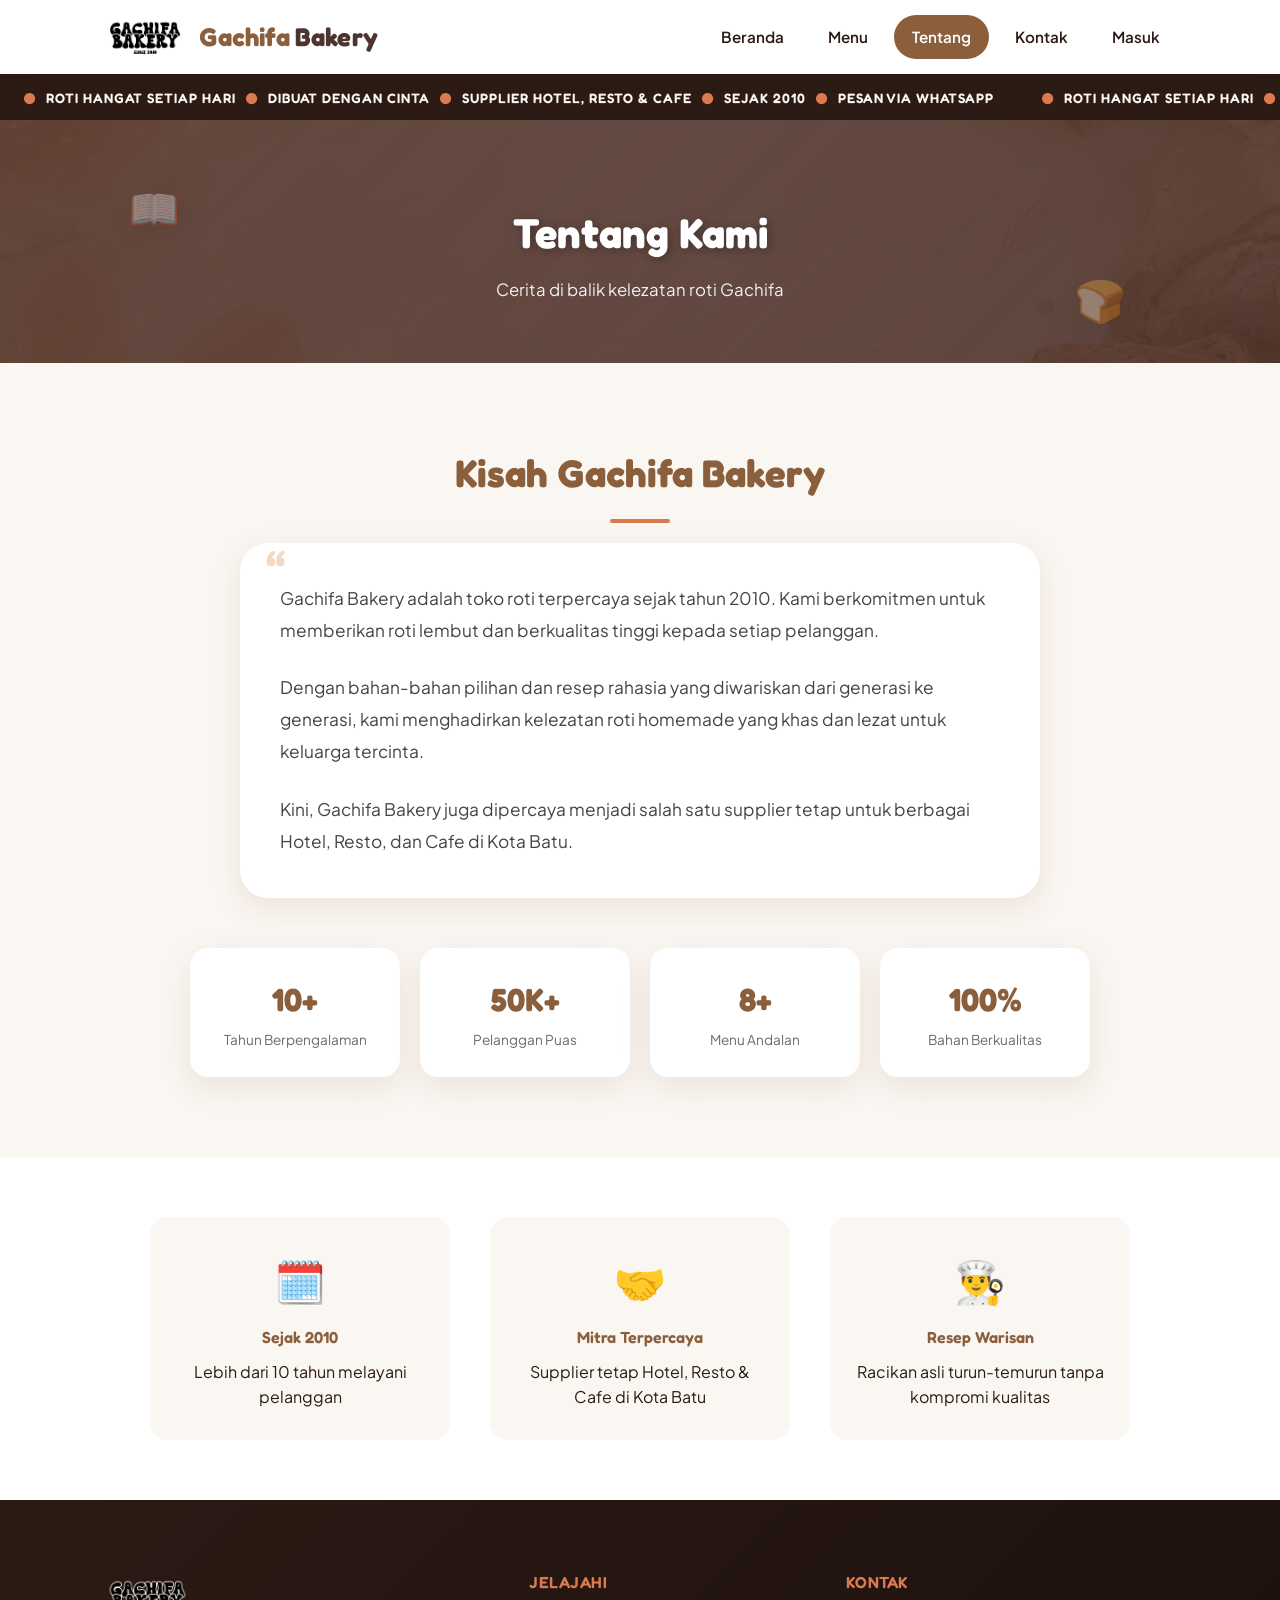
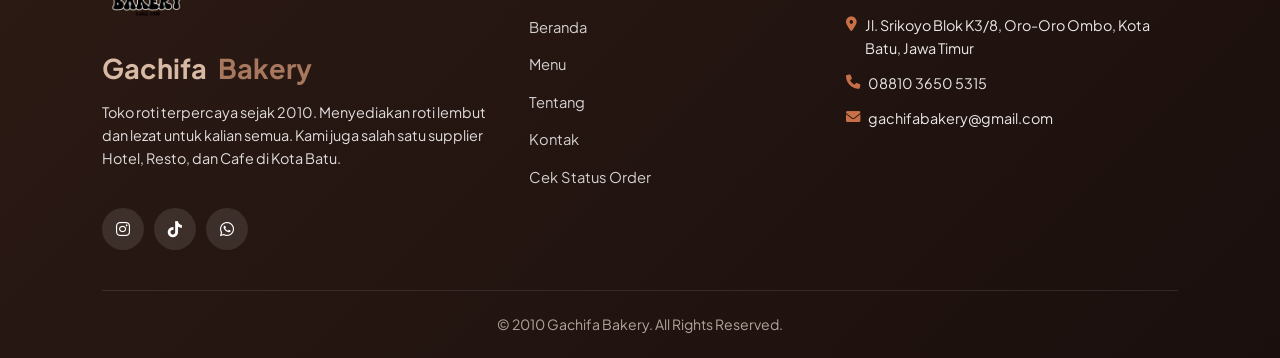
==== about.html @ fec1f7c6 "initial commit" ====
<!DOCTYPE html>
<html lang="id">
<head>
    <meta charset="UTF-8">
    <meta name="viewport" content="width=device-width, initial-scale=1.0">
    <title>Gachifa Bakery | Tentang Kami</title>
    <link rel="icon" type="image/png" href="images/logo.png">
    <link rel="stylesheet" href="style.css?v=3">
    <link rel="stylesheet" href="https://cdnjs.cloudflare.com/ajax/libs/font-awesome/6.0.0/css/all.min.css">
</head>
<body>

<nav>
    <div class="logo-container">
        <img src="images/logo.png" alt="Logo Gachifa" class="logo-img">
        <div class="brand-name">
            <span class="brand-orange">Gachifa</span>
            <span class="brand-coklat">Bakery</span>
        </div>
    </div>
    <button class="nav-hamburger" onclick="toggleMobileMenu()" aria-label="Buka menu">
        <i class="fas fa-bars"></i>
    </button>
    <div class="nav-overlay" id="navOverlay" onclick="closeMobileMenu()"></div>
    <ul class="nav-links" id="navLinks">
        <li class="nav-close-item">
            <span class="nav-panel-title">Menu</span>
            <button class="nav-close-btn" onclick="toggleMobileMenu()" aria-label="Tutup menu">&times;</button>
        </li>
        <li><a href="index.html" data-page="index"><i class="fas fa-house nav-icon"></i>Beranda</a></li>
        <li><a href="menu.html" data-page="menu"><i class="fas fa-bread-slice nav-icon"></i>Menu <span id="nav-cart-count" class="nav-cart-badge" style="display:none;">0</span></a></li>
        <li><a href="about.html" data-page="about"><i class="fas fa-circle-info nav-icon"></i>Tentang</a></li>
        <li><a href="contact.html" data-page="contact"><i class="fas fa-phone nav-icon"></i>Kontak</a></li>
        <li id="nav-account-item"><a href="account.html" data-page="account"><i class="fas fa-user nav-icon"></i><span id="nav-account-label">Masuk</span></a></li>
    </ul>
</nav>

<div class="marquee">
    <div class="marquee-track">
        <span><i class="fas fa-circle"></i>ROTI HANGAT SETIAP HARI<i class="fas fa-circle"></i>DIBUAT DENGAN CINTA<i class="fas fa-circle"></i>SUPPLIER HOTEL, RESTO & CAFE<i class="fas fa-circle"></i>SEJAK 2010<i class="fas fa-circle"></i>PESAN VIA WHATSAPP</span>
        <span aria-hidden="true"><i class="fas fa-circle"></i>ROTI HANGAT SETIAP HARI<i class="fas fa-circle"></i>DIBUAT DENGAN CINTA<i class="fas fa-circle"></i>SUPPLIER HOTEL, RESTO & CAFE<i class="fas fa-circle"></i>SEJAK 2010<i class="fas fa-circle"></i>PESAN VIA WHATSAPP</span>
    </div>
</div>

    <div class="page-banner">
        <div class="floaty-shapes" aria-hidden="true">
            <span class="floaty" style="top:22%; left:10%;">📖</span>
            <span class="floaty floaty-slow floaty-reverse" style="top:60%; right:12%;">🍞</span>
        </div>
        <h1>Tentang Kami</h1>
        <p>Cerita di balik kelezatan roti Gachifa</p>
    </div>

    <section id="about" class="about-section">
        <h2 class="section-title reveal">Kisah Gachifa Bakery</h2>
        <div class="about-content reveal">
            <p>Gachifa Bakery adalah toko roti terpercaya sejak tahun 2010. Kami berkomitmen untuk memberikan roti lembut dan berkualitas tinggi kepada setiap pelanggan.</p>
            <br>
            <p>Dengan bahan-bahan pilihan dan resep rahasia yang diwariskan dari generasi ke generasi, kami menghadirkan kelezatan roti homemade yang khas dan lezat untuk keluarga tercinta.</p>
            <br>
            <p>Kini, Gachifa Bakery juga dipercaya menjadi salah satu supplier tetap untuk berbagai Hotel, Resto, dan Cafe di Kota Batu.</p>
        </div>

        <div class="about-stats reveal-stagger reveal">
            <div class="about-stat-card reveal-child">
                <span class="num">10+</span>
                <span class="label">Tahun Berpengalaman</span>
            </div>
            <div class="about-stat-card reveal-child">
                <span class="num">50K+</span>
                <span class="label">Pelanggan Puas</span>
            </div>
            <div class="about-stat-card reveal-child">
                <span class="num">8+</span>
                <span class="label">Menu Andalan</span>
            </div>
            <div class="about-stat-card reveal-child">
                <span class="num">100%</span>
                <span class="label">Bahan Berkualitas</span>
            </div>
        </div>
    </section>

    <section class="features reveal-stagger reveal">
        <div class="feature-item reveal-child">
            <span>🗓️</span>
            <h4>Sejak 2010</h4>
            <p>Lebih dari 10 tahun melayani pelanggan</p>
        </div>
        <div class="feature-item reveal-child">
            <span>🤝</span>
            <h4>Mitra Terpercaya</h4>
            <p>Supplier tetap Hotel, Resto & Cafe di Kota Batu</p>
        </div>
        <div class="feature-item reveal-child">
            <span>👨‍🍳</span>
            <h4>Resep Warisan</h4>
            <p>Racikan asli turun-temurun tanpa kompromi kualitas</p>
        </div>
    </section>

<footer id="contact">
    <div class="footer-container">
        <div class="footer-col-brand">
            <div class="footer-logo">
                <img src="images/logo.png" alt="Logo">
            </div>
            <h3><span class="brand-orange">Gachifa</span> <span class="brand-coklat">Bakery</span></h3>
            <p class="footer-desc">Toko roti terpercaya sejak 2010. Menyediakan roti lembut dan lezat untuk kalian semua. Kami juga salah satu supplier Hotel, Resto, dan Cafe di Kota Batu.</p>
            <div class="social-links">
                <a href="https://www.instagram.com/gachifabakery.id/" target="_blank" aria-label="Instagram">
                    <i class="fab fa-instagram"></i>
                </a>
                <a href="https://www.tiktok.com/@gachifabakery?_r=1&_t=ZS-96W4dqvTECC" target="_blank" aria-label="TikTok">
                    <i class="fab fa-tiktok"></i>
                </a>
                <a href="https://wa.me/62881036505315?text=Hallo%20Gachifa%20Bakery!%20Saya%20ingin%20bertanya%20perihal%20roti%20nya%20dong" target="_blank" aria-label="WhatsApp">
                    <i class="fab fa-whatsapp"></i>
                </a>
            </div>
        </div>

        <div class="footer-col">
            <h4 class="footer-heading">Jelajahi</h4>
            <ul class="footer-links">
                <li><a href="index.html">Beranda</a></li>
                <li><a href="menu.html">Menu</a></li>
                <li><a href="about.html">Tentang</a></li>
                <li><a href="contact.html">Kontak</a></li>
                <li><a href="track-order.html">Cek Status Order</a></li>
            </ul>
        </div>

        <div class="footer-col">
            <h4 class="footer-heading">Kontak</h4>
            <div class="contact-info">
                <p><i class="fas fa-map-marker-alt"></i> Jl. Srikoyo Blok K3/8, Oro-Oro Ombo, Kota Batu, Jawa Timur</p>
                <p><i class="fas fa-phone"></i> 08810 3650 5315</p>
                <p><i class="fas fa-envelope"></i> gachifabakery@gmail.com</p>
            </div>
        </div>
    </div>
    <div class="footer-bottom">
        <p>&copy; 2010 Gachifa Bakery. All Rights Reserved.</p>
    </div>
</footer>

    <script src="script.js?v=2"></script>
</body>
</html>
---- style.css ----
@import url('https://fonts.googleapis.com/css2?family=Fredoka:wght@500;600;700&family=Plus+Jakarta+Sans:wght@400;500;600;700;800&display=swap');

* {
    margin: 0;
    padding: 0;
    box-sizing: border-box;
    font-family: 'Plus Jakarta Sans', sans-serif;
}

:root {
    --primary: #8B5E3C;
    --secondary: #6B4226;
    --accent: #4E342E;
    --cream: #FAF6F2;
    --cream-2: #F3EAE0;
    --white: #ffffff;
    --dark: #2C1A14;
    --kuning: #D97B4F;
    --kuningMuda: #F3D9C4;
    --shadow-soft: 0 10px 30px rgba(139, 94, 60, 0.12);
    --shadow-lift: 0 20px 40px rgba(139, 94, 60, 0.22);
    --radius-lg: 28px;
    --radius-md: 18px;
}

html {
    scroll-behavior: smooth;
}

body {
    background-color: var(--cream);
    color: var(--dark);
    line-height: 1.6;
    overflow-x: hidden;
}

h1, h2, h3, h4, .brand-name span, .btn, .logo-container, footer h3 {
    font-family: 'Fredoka', sans-serif;
}

/* ===== REVEAL ON SCROLL ===== */
.reveal {
    opacity: 0;
    transform: translateY(28px);
    transition: opacity 0.7s cubic-bezier(0.22, 1, 0.36, 1), transform 0.7s cubic-bezier(0.22, 1, 0.36, 1);
}

.reveal.revealed {
    opacity: 1;
    transform: translateY(0);
}

.reveal-stagger.revealed .reveal-child {
    opacity: 1;
    transform: translateY(0);
}

.reveal-child {
    opacity: 0;
    transform: translateY(24px);
    transition: opacity 0.6s ease, transform 0.6s ease;
}

.reveal-stagger.revealed .reveal-child:nth-child(1) { transition-delay: 0.05s; }
.reveal-stagger.revealed .reveal-child:nth-child(2) { transition-delay: 0.15s; }
.reveal-stagger.revealed .reveal-child:nth-child(3) { transition-delay: 0.25s; }
.reveal-stagger.revealed .reveal-child:nth-child(4) { transition-delay: 0.35s; }

@media (prefers-reduced-motion: reduce) {
    .reveal, .reveal-child {
        opacity: 1 !important;
        transform: none !important;
        transition: none !important;
    }
    .floaty { animation: none !important; }
    .marquee-track { animation: none !important; }
}

/* ===== NAV ===== */
nav {
    display: flex;
    justify-content: space-between;
    align-items: center;
    padding: 0.7rem 8%;
    background-color: var(--white);
    box-shadow: 0 2px 20px rgba(44, 26, 20, 0.07);
    position: sticky;
    top: 0;
    z-index: 1000;
}

.logo-container {
    display: flex;
    align-items: center;
    gap: 12px;
}

.logo-img {
    height: 52px;
    width: auto;
}

.brand-name {
    display: flex;
    align-items: center;
}

.brand-name span {
    font-weight: 700;
    font-size: 1.6rem;
    letter-spacing: 0.2px;
}

.brand-orange {
    color: var(--primary);
    margin-right: 5px;
}

.brand-coklat {
    color: var(--accent);
}

.nav-links {
    list-style: none;
    display: flex;
    align-items: center;
    gap: 8px;
}

.nav-links a {
    text-decoration: none;
    color: var(--dark);
    font-weight: 600;
    font-size: 0.95rem;
    transition: 0.3s;
    position: relative;
    padding: 10px 18px;
    display: inline-block;
    border-radius: 50px;
}

.nav-links a:hover {
    color: var(--primary);
    background: var(--cream-2);
}

.nav-links a.active {
    color: var(--white);
    background: var(--primary);
}

.nav-links a.active .nav-cart-badge {
    display: none !important;
}

/* ===== MARQUEE ===== */
.marquee {
    background: var(--dark);
    overflow: hidden;
    white-space: nowrap;
    position: relative;
    padding: 10px 0;
}

.marquee-track {
    display: inline-flex;
    animation: marquee-scroll 22s linear infinite;
}

.marquee-track span {
    color: var(--cream);
    font-family: 'Fredoka', sans-serif;
    font-weight: 600;
    font-size: 0.85rem;
    letter-spacing: 1px;
    text-transform: uppercase;
    padding: 0 24px;
    display: inline-flex;
    align-items: center;
    gap: 10px;
    white-space: nowrap;
}

.marquee-track span i {
    color: var(--kuning);
    font-size: 0.7rem;
}

@keyframes marquee-scroll {
    0% { transform: translateX(0); }
    100% { transform: translateX(-50%); }
}

/* ===== HEADER / HERO ===== */
header {
    position: relative;
    background: linear-gradient(135deg, rgba(93, 64, 55, 0.92), rgba(78, 52, 46, 0.88)),
                url('images/background.png');
    background-size: cover;
    background-position: center;
    min-height: 88vh;
    display: flex;
    align-items: center;
    justify-content: center;
    text-align: center;
    color: var(--white);
    overflow: hidden;
    padding: 40px 8%;
}

.floaty-shapes {
    position: absolute;
    inset: 0;
    pointer-events: none;
    z-index: 1;
}

.floaty-shapes span {
    position: absolute;
    font-size: 2.6rem;
    opacity: 0.35;
    filter: drop-shadow(0 6px 14px rgba(0,0,0,0.2));
}

.floaty {
    animation: floaty-move 6s ease-in-out infinite;
}

.floaty-slow {
    animation-duration: 9s;
}

.floaty-reverse {
    animation-direction: alternate-reverse;
}

@keyframes floaty-move {
    0%   { transform: translateY(0) rotate(0deg); }
    50%  { transform: translateY(-22px) rotate(8deg); }
    100% { transform: translateY(0) rotate(0deg); }
}

.hero-content {
    position: relative;
    z-index: 2;
}

.hero-content h1 {
    font-weight: 700;
    font-size: 3.6rem;
    line-height: 1.15;
    margin-bottom: 18px;
    text-shadow: 2px 2px 14px rgba(0,0,0,0.28);
}

.hero-content p {
    font-size: 1.25rem;
    margin-bottom: 32px;
    opacity: 0.92;
}

.hero-buttons {
    display: flex;
    gap: 15px;
    justify-content: center;
    margin-bottom: 44px;
}

.btn {
    display: inline-block;
    background-color: var(--primary);
    color: var(--white);
    padding: 15px 40px;
    text-decoration: none;
    border-radius: 50px;
    font-weight: 600;
    font-size: 1.05rem;
    transition: 0.3s;
    box-shadow: 0 8px 22px rgba(121, 85, 72, 0.4);
    cursor: pointer;
    border: none;
}

.btn:hover {
    background-color: var(--accent);
    transform: translateY(-4px);
}

.btn:active {
    transform: scale(0.95);
    background-color: var(--secondary);
}

.btn-outline {
    background-color: transparent;
    border: 2px solid var(--white);
    color: var(--white);
    padding: 13px 38px;
}

.btn-outline:hover {
    background-color: var(--white);
    color: var(--primary);
}

.hero-stats {
    display: flex;
    gap: 16px;
    justify-content: center;
    margin-top: 40px;
    flex-wrap: wrap;
}

.stat-item {
    text-align: center;
    background: rgba(255,255,255,0.12);
    backdrop-filter: blur(6px);
    border: 1px solid rgba(255,255,255,0.25);
    border-radius: var(--radius-md);
    padding: 16px 28px;
}

.stat-number {
    display: block;
    font-family: 'Fredoka', sans-serif;
    font-size: 2.2rem;
    font-weight: 700;
    color: var(--kuning);
}

.stat-label {
    font-size: 0.85rem;
    opacity: 0.9;
}

/* ===== PAGE BANNER (inner pages) ===== */
.page-banner {
    position: relative;
    background: linear-gradient(135deg, rgba(93, 64, 55, 0.95), rgba(78, 52, 46, 0.9)),
                url('images/background.png');
    background-size: cover;
    background-position: center;
    color: var(--white);
    text-align: center;
    padding: 80px 8% 60px;
    overflow: hidden;
}

.page-banner h1 {
    font-weight: 700;
    font-size: 2.6rem;
    margin-bottom: 10px;
    text-shadow: 2px 2px 10px rgba(0,0,0,0.3);
    position: relative;
    z-index: 2;
}

.page-banner p {
    font-size: 1.05rem;
    opacity: 0.92;
    position: relative;
    z-index: 2;
}

/* ===== FEATURES ===== */
.features {
    background-color: var(--white);
    padding: 60px 8%;
    display: flex;
    justify-content: center;
    gap: 40px;
    flex-wrap: wrap;
    text-align: center;
}

.feature-item {
    flex: 1;
    min-width: 220px;
    max-width: 300px;
    background: var(--cream);
    border-radius: var(--radius-md);
    padding: 30px 22px;
    transition: 0.35s;
}

.feature-item:hover {
    transform: translateY(-8px);
    box-shadow: var(--shadow-soft);
}

.feature-item span {
    font-size: 2.6rem;
    display: block;
    margin-bottom: 12px;
}

.feature-item h4 {
    color: var(--primary);
    margin-bottom: 8px;
    font-weight: 600;
}

/* ===== MENU SECTION ===== */
.menu-section {
    padding: 80px 8%;
    text-align: center;
    background-color: var(--cream);
}

.section-title {
    font-weight: 700;
    font-size: 2.4rem;
    margin-bottom: 15px;
    color: var(--primary);
    position: relative;
    display: inline-block;
}

.section-title::after {
    content: '';
    display: block;
    width: 60px;
    height: 4px;
    background: var(--kuning);
    border-radius: 2px;
    margin: 14px auto 0;
}

.section-desc {
    color: #6b6b6b;
    margin-bottom: 40px;
}

.product-grid {
    display: grid;
    grid-template-columns: repeat(auto-fit, minmax(280px, 1fr));
    gap: 36px;
    max-width: 1200px;
    margin: 0 auto;
}

.nav-hamburger {
    display: none !important;
}

.nav-icon {
    display: none !important;
}

.nav-overlay {
    display: none !important;
}

.nav-close-item {
    display: none !important;
}

.menu-header-row {
    position: relative;
    max-width: 1200px;
    margin: 0 auto;
    text-align: center;
}

.menu-header-row .section-title {
    margin-bottom: 15px;
}

.riwayat-trigger {
    position: absolute;
    right: 0;
    top: 0;
    background: var(--white);
    border: 1.5px solid var(--primary);
    color: var(--primary);
    padding: 10px 22px;
    border-radius: 50px;
    font-weight: 600;
    font-size: 0.9rem;
    cursor: pointer;
    transition: 0.3s;
    display: inline-flex;
    align-items: center;
    gap: 8px;
}

.riwayat-trigger:hover {
    background: var(--primary);
    color: var(--white);
}

.riwayat-badge {
    position: absolute;
    top: -6px;
    right: -6px;
    background: var(--kuning);
    color: var(--white);
    font-size: 0.7rem;
    font-weight: 700;
    min-width: 20px;
    height: 20px;
    border-radius: 50%;
    display: flex;
    align-items: center;
    justify-content: center;
    padding: 0 4px;
    line-height: 1;
    box-shadow: 0 2px 6px rgba(0,0,0,0.15);
}

.checkout-modal-overlay {
    display: none;
    position: fixed;
    inset: 0;
    background: rgba(44, 26, 20, 0.6);
    z-index: 2000;
    align-items: center;
    justify-content: center;
    padding: 20px;
}

.checkout-modal-overlay.checkout-modal-show {
    display: flex;
}

.checkout-modal-box {
    background: var(--white);
    border-radius: var(--radius-lg);
    padding: 30px;
    max-width: 420px;
    width: 100%;
    max-height: 85vh;
    overflow-y: auto;
    text-align: left;
    box-shadow: 0 20px 50px rgba(0,0,0,0.3);
}

.riwayat-modal-overlay {
    display: none;
    position: fixed;
    inset: 0;
    background: rgba(44, 26, 20, 0.6);
    z-index: 2000;
    align-items: center;
    justify-content: center;
    padding: 20px;
}

.riwayat-modal-overlay.riwayat-modal-show {
    display: flex;
}

.riwayat-modal-box {
    background: var(--white);
    border-radius: var(--radius-lg);
    padding: 30px;
    max-width: 420px;
    width: 100%;
    max-height: 80vh;
    overflow-y: auto;
    text-align: left;
    box-shadow: 0 20px 50px rgba(0,0,0,0.3);
}

.riwayat-modal-header {
    display: flex;
    justify-content: space-between;
    align-items: center;
    margin-bottom: 18px;
}

.riwayat-modal-header h3 {
    color: var(--primary);
    font-size: 1.15rem;
    font-weight: 600;
    display: flex;
    align-items: center;
    gap: 8px;
}

.riwayat-modal-close {
    background: none;
    border: none;
    font-size: 1.6rem;
    line-height: 1;
    color: #888;
    cursor: pointer;
    padding: 0 4px;
}

.riwayat-modal-close:hover {
    color: var(--primary);
}

.riwayat-empty {
    color: #888;
    font-size: 0.9rem;
    text-align: center;
    padding: 20px 0;
}

.riwayat-item {
    background: var(--cream);
    border-radius: 12px;
    padding: 12px 14px;
    margin-bottom: 12px;
}

.riwayat-tanggal {
    font-size: 0.75rem;
    color: #888;
    margin-bottom: 4px;
}

.riwayat-produk {
    font-size: 0.85rem;
    color: var(--dark);
    margin-bottom: 6px;
    line-height: 1.4;
}

.riwayat-total {
    font-size: 0.9rem;
    font-weight: 700;
    color: var(--primary);
    text-align: right;
}

.btn-riwayat-clear {
    width: 100%;
    margin-top: 10px;
    background: transparent;
    border: 1.5px solid var(--secondary);
    color: var(--secondary);
    padding: 10px;
    border-radius: 50px;
    font-weight: 600;
    font-size: 0.85rem;
    cursor: pointer;
    transition: 0.3s;
}

.btn-riwayat-clear:hover {
    background: var(--secondary);
    color: var(--white);
}

/* ===== CARDS ===== */
.card {
    background: var(--white);
    border-radius: var(--radius-lg);
    overflow: hidden;
    box-shadow: var(--shadow-soft);
    transition: 0.4s cubic-bezier(0.22, 1, 0.36, 1);
    position: relative;
    display: flex;
    flex-direction: column;
    height: 100%;
}

.card:hover {
    transform: translateY(-12px) rotate(-0.5deg);
    box-shadow: var(--shadow-lift);
}

.card img {
    width: 100%;
    height: 220px;
    object-fit: cover;
}

.card-body {
    padding: 25px;
    display: flex;
    flex-direction: column;
    flex: 1;
}

.card-body h3 {
    font-weight: 600;
    font-size: 1.3rem;
    color: var(--dark);
    margin-bottom: 10px;
}

.card-body p {
    color: #6b6b6b;
    font-size: 0.95rem;
    line-height: 1.45;
    min-height: 2.75em;
    margin-bottom: 10px;
}

.min-order {
    color: var(--accent);
    font-size: 0.85rem;
    font-weight: 700;
    margin: 0 0 12px;
    background-color: var(--kuningMuda);
    padding: 7px 16px;
    border-radius: 50px;
    display: inline-flex;
    align-items: center;
    justify-content: center;
    gap: 6px;
    align-self: center;
    text-align: center;
    line-height: 1.3;
}

.price {
    font-family: 'Fredoka', sans-serif;
    font-size: 1.5rem;
    font-weight: 700;
    color: var(--primary);
    margin-bottom: 20px;
}

.btn-buy {
    background: linear-gradient(135deg, var(--primary), var(--secondary));
    color: var(--white);
    border: none;
    padding: 12px 30px;
    border-radius: 50px;
    font-weight: 600;
    cursor: pointer;
    width: 100%;
    transition: 0.3s;
    font-size: 1rem;
    margin-top: auto;
}

.btn-buy:hover {
    background: linear-gradient(135deg, var(--secondary), var(--primary));
    box-shadow: 0 5px 15px rgba(121, 85, 72, 0.4);
    transform: translateY(-2px);
}

.btn-buy:active {
    transform: scale(0.95);
}

.badge {
    position: absolute;
    top: 15px;
    right: 15px;
    background-color: var(--kuning);
    color: var(--white);
    padding: 6px 16px;
    border-radius: 20px;
    font-size: 0.75rem;
    font-weight: 700;
    letter-spacing: 0.3px;
    z-index: 10;
    box-shadow: 0 4px 10px rgba(217, 123, 79, 0.4);
}

.badge-new {
    background-color: var(--secondary);
}

/* ===== ABOUT ===== */
.about-section {
    padding: 80px 8%;
    text-align: center;
    background-color: var(--cream);
}

.about-section .section-title {
    font-size: 2.4rem;
    margin-bottom: 20px;
    color: var(--primary);
}

.about-content {
    max-width: 800px;
    margin: 0 auto;
    background-color: var(--white);
    padding: 40px;
    border-radius: var(--radius-lg);
    box-shadow: var(--shadow-soft);
    text-align: left;
    position: relative;
}

.about-content::before {
    content: '\201C';
    font-family: 'Fredoka', sans-serif;
    position: absolute;
    top: -6px;
    left: 24px;
    font-size: 5rem;
    color: var(--kuningMuda);
    line-height: 1;
}

.about-content p {
    color: #444;
    font-size: 1.08rem;
    line-height: 1.85;
}

.about-stats {
    max-width: 900px;
    margin: 50px auto 0;
    display: grid;
    grid-template-columns: repeat(auto-fit, minmax(160px, 1fr));
    gap: 20px;
}

.about-stat-card {
    background: var(--white);
    border-radius: var(--radius-md);
    padding: 26px 16px;
    box-shadow: var(--shadow-soft);
    transition: 0.35s;
}

.about-stat-card:hover {
    transform: translateY(-8px);
}

.about-stat-card .num {
    font-family: 'Fredoka', sans-serif;
    font-weight: 700;
    font-size: 2rem;
    color: var(--primary);
    display: block;
}

.about-stat-card .label {
    color: #6b6b6b;
    font-size: 0.85rem;
    margin-top: 4px;
    display: block;
}

/* ===== FOOTER ===== */
footer {
    background: linear-gradient(135deg, var(--dark), #1a0f0d);
    color: var(--white);
    padding: 70px 8% 0;
    position: relative;
}

.footer-container {
    max-width: 1100px;
    margin: 0 auto;
    display: grid;
    grid-template-columns: 1.4fr 1fr 1.2fr;
    gap: 40px;
    text-align: left;
    padding-bottom: 40px;
}

.footer-col-brand {
    display: flex;
    flex-direction: column;
}

.footer-logo img {
    height: 55px;
    margin-bottom: 15px;
}

footer h3 {
    font-size: 1.7rem;
    font-weight: 700;
    margin-bottom: 10px;
}

footer h3 .brand-orange {
    color: #d8b9a4;
}

footer h3 .brand-coklat {
    color: #a8785e;
}

.footer-desc {
    opacity: 0.85;
    margin-bottom: 20px;
    line-height: 1.6;
    font-size: 0.9rem;
}

.footer-heading {
    font-family: 'Fredoka', sans-serif;
    font-weight: 600;
    font-size: 1rem;
    margin-bottom: 18px;
    color: var(--kuning);
    text-transform: uppercase;
    letter-spacing: 0.5px;
}

.footer-links {
    list-style: none;
    display: flex;
    flex-direction: column;
    gap: 12px;
}

.footer-links a {
    color: rgba(255,255,255,0.8);
    text-decoration: none;
    font-size: 0.92rem;
    transition: 0.25s;
}

.footer-links a:hover {
    color: var(--kuning);
    padding-left: 4px;
}

.contact-info {
    display: flex;
    flex-direction: column;
    gap: 12px;
}

.contact-info p {
    font-size: 0.9rem;
    opacity: 0.9;
    display: flex;
    align-items: flex-start;
    gap: 8px;
}

.contact-info i {
    color: var(--kuning);
    margin-top: 3px;
}

.social-links {
    margin-top: 18px;
    display: flex;
    gap: 10px;
}

.social-links a {
    display: inline-flex;
    align-items: center;
    justify-content: center;
    width: 42px;
    height: 42px;
    background-color: rgba(255,255,255,0.1);
    color: var(--white);
    border-radius: 50%;
    transition: 0.3s;
    text-decoration: none;
}

.social-links a:hover {
    background-color: var(--kuning);
    transform: translateY(-5px);
}

.social-links a:active {
    transform: scale(0.9);
}

.footer-bottom {
    padding: 22px 0;
    border-top: 1px solid rgba(255,255,255,0.1);
    font-size: 0.88rem;
    color: #b3a49c;
    text-align: center;
}

/* ===== CTA SECTION ===== */
.cta-section {
    background-color: var(--white);
    text-align: center;
    padding: 70px 8%;
}

.cta-section h2 {
    color: var(--primary);
    font-weight: 700;
    font-size: 2rem;
    margin-bottom: 10px;
}

.cta-section p {
    color: #6b6b6b;
    margin-bottom: 25px;
}

/* ===== CONTACT PAGE ===== */
.contact-section {
    padding: 80px 8%;
    display: grid;
    grid-template-columns: repeat(auto-fit, minmax(220px, 1fr));
    gap: 30px;
    max-width: 1100px;
    margin: 0 auto;
}

.contact-card {
    background: var(--white);
    border-radius: var(--radius-lg);
    padding: 35px 20px;
    text-align: center;
    box-shadow: var(--shadow-soft);
    transition: 0.35s;
}

.contact-card:hover {
    transform: translateY(-10px);
    box-shadow: var(--shadow-lift);
}

.contact-card i {
    font-size: 2.1rem;
    color: var(--primary);
    margin-bottom: 15px;
}

.contact-card h4 {
    color: var(--dark);
    margin-bottom: 10px;
    font-weight: 600;
}

.contact-card p {
    color: #6b6b6b;
    font-size: 0.95rem;
}

.contact-card-link {
    display: block;
    text-decoration: none;
    cursor: pointer;
}

.contact-card-cta {
    display: inline-block;
    margin-top: 12px;
    color: var(--primary);
    font-size: 0.85rem;
    font-weight: 600;
}

.contact-form-section {
    padding: 40px 8% 80px;
    max-width: 600px;
    margin: 0 auto;
    text-align: center;
}

.contact-form {
    background: var(--white);
    border-radius: var(--radius-lg);
    padding: 35px 30px;
    box-shadow: var(--shadow-soft);
    text-align: left;
    margin-top: 25px;
}

.form-group {
    margin-bottom: 18px;
}

.form-group label {
    display: block;
    margin-bottom: 6px;
    font-weight: 600;
    color: var(--dark);
    font-size: 0.9rem;
}

.form-group input,
.form-group textarea {
    width: 100%;
    padding: 12px 14px;
    border: 1px solid #ddd;
    border-radius: 10px;
    font-size: 0.95rem;
    font-family: inherit;
    resize: vertical;
    transition: 0.25s;
}

.form-group input:focus,
.form-group textarea:focus {
    outline: none;
    border-color: var(--primary);
}

.contact-form-status {
    margin-top: 15px;
    padding: 12px 14px;
    border-radius: 10px;
    font-size: 0.9rem;
}

.contact-form-success {
    background: #e6f7ec;
    color: #1e7e42;
}

.contact-form-error {
    background: #fdecea;
    color: #c0392b;
}

.contact-card-cta i {
    font-size: 0.75rem;
    margin-left: 4px;
    color: var(--primary);
}

.social-section {
    text-align: center;
    padding: 0 8% 80px;
}

.social-section .social-links {
    justify-content: center;
}

.social-section .social-links a {
    background-color: var(--cream);
    color: var(--primary);
    border: 1.5px solid var(--primary);
    width: 45px;
    height: 45px;
}

.social-section .social-links a:hover {
    background-color: var(--primary);
    color: var(--white);
    border-color: var(--primary);
}

/* ===== MENU TOOLBAR ===== */
.menu-toolbar {
    max-width: 1200px;
    margin: 0 auto 40px;
    display: flex;
    flex-wrap: wrap;
    justify-content: center;
    align-items: center;
    gap: 15px;
}

.search-box {
    position: relative;
    flex: 1;
    min-width: 220px;
    max-width: 320px;
}

.search-box i {
    position: absolute;
    left: 16px;
    top: 50%;
    transform: translateY(-50%);
    color: #999;
    font-size: 0.9rem;
}

.search-box input {
    width: 100%;
    padding: 12px 40px 12px 40px;
    border-radius: 50px;
    border: 1.5px solid #e6dcd3;
    font-family: inherit;
    font-size: 0.9rem;
    outline: none;
    transition: 0.3s;
    background: var(--white);
    color: var(--dark);
}

.search-box input:focus {
    border-color: var(--primary);
    box-shadow: 0 0 0 3px rgba(139, 94, 60, 0.15);
}

.search-clear-btn {
    position: absolute;
    right: 10px;
    top: 50%;
    transform: translateY(-50%);
    background: #e6dcd3;
    border: none;
    color: var(--dark);
    width: 22px;
    height: 22px;
    border-radius: 50%;
    font-size: 1rem;
    line-height: 1;
    cursor: pointer;
    display: flex;
    align-items: center;
    justify-content: center;
    padding: 0;
    transition: 0.2s;
}

.search-clear-btn:hover {
    background: var(--primary);
    color: var(--white);
}

.category-filters {
    display: flex;
    gap: 10px;
    flex-wrap: wrap;
    justify-content: center;
}

.category-btn {
    background: var(--white);
    border: 1.5px solid #e6dcd3;
    color: var(--dark);
    padding: 10px 20px;
    border-radius: 50px;
    font-family: inherit;
    font-weight: 600;
    font-size: 0.85rem;
    cursor: pointer;
    transition: 0.3s;
}

.category-btn:hover {
    border-color: var(--primary);
    color: var(--primary);
}

.category-btn.active {
    background: var(--primary);
    color: var(--white);
    border-color: var(--primary);
}

.no-results {
    grid-column: 1 / -1;
    text-align: center;
    color: #888;
    padding: 40px 0;
    font-size: 0.95rem;
}

/* ===== KERANJANG ===== */
.keranjang-section {
    padding: 34px 8%;
    background: var(--white);
    text-align: center;
    margin: 40px 8%;
    border-radius: var(--radius-lg);
    box-shadow: var(--shadow-soft);
}

.keranjang-header {
    display: flex;
    justify-content: space-between;
    align-items: center;
    margin-bottom: 20px;
    padding-bottom: 15px;
    border-bottom: 2px solid var(--cream);
}

.keranjang-header h2 {
    color: var(--primary);
    font-weight: 600;
    font-size: 1.4rem;
}

#keranjang-count {
    background: var(--primary);
    color: white;
    padding: 5px 15px;
    border-radius: 20px;
    font-size: 0.9rem;
}

.keranjang-item {
    display: flex;
    justify-content: space-between;
    align-items: center;
    padding: 15px;
    background: var(--cream);
    margin-bottom: 10px;
    border-radius: 14px;
}

.btn-hapus {
    background: var(--secondary);
    color: white;
    border: none;
    padding: 8px 15px;
    border-radius: 50px;
    cursor: pointer;
    transition: 0.3s;
}

.btn-hapus:hover {
    background: var(--primary);
}

.btn-hapus:active {
    transform: scale(0.95);
}

.keranjang-total {
    font-family: 'Fredoka', sans-serif;
    font-size: 1.25rem;
    font-weight: 700;
    color: var(--primary);
    text-align: right;
    margin-top: 15px;
}

.btn-checkout {
    background: linear-gradient(135deg, var(--primary), var(--secondary));
    color: white;
    border: none;
    padding: 15px 40px;
    border-radius: 50px;
    font-weight: 600;
    font-size: 1.05rem;
    cursor: pointer;
    margin-top: 20px;
    width: 100%;
    transition: 0.3s;
}

.btn-checkout:hover {
    transform: translateY(-3px);
    box-shadow: 0 5px 15px rgba(121, 85, 72, 0.4);
}

.btn-checkout:active {
    transform: scale(0.95);
}

.btn-checkout-outline {
    background: transparent;
    color: var(--primary);
    border: 2px solid var(--primary);
    box-sizing: border-box;
    display: block;
    text-align: center;
    text-decoration: none;
    font-family: inherit;
    line-height: normal;
}

.btn-checkout-outline:hover {
    background: var(--primary);
    color: white;
    transform: translateY(-3px);
}

.nav-cart-badge {
    display: inline-block;
    background-color: var(--kuning);
    color: var(--white);
    font-size: 0.7rem;
    font-weight: 700;
    padding: 1px 7px;
    border-radius: 10px;
    margin-left: 5px;
    vertical-align: middle;
}

/* ===== TOAST ===== */
.toast {
    position: fixed;
    bottom: -80px;
    left: 50%;
    transform: translateX(-50%);
    background: var(--dark);
    color: var(--white);
    padding: 10px 18px;
    border-radius: 12px;
    font-size: 0.85rem;
    font-weight: 600;
    box-shadow: 0 8px 20px rgba(0,0,0,0.25);
    z-index: 3000;
    opacity: 0;
    transition: bottom 0.2s ease, opacity 0.2s ease;
    display: flex;
    align-items: center;
    gap: 8px;
    max-width: 90%;
    width: max-content;
    text-align: left;
    pointer-events: none;
    white-space: nowrap;
}

.toast::before {
    content: '\f058';
    font-family: 'Font Awesome 6 Free';
    font-weight: 900;
    color: var(--kuning);
    font-size: 0.9rem;
}

.toast.toast-show {
    bottom: 20px;
    opacity: 1;
}

/* ===== RESPONSIVE ===== */
@media (max-width: 900px) {
    .footer-container {
        grid-template-columns: 1fr 1fr;
    }
}

@media (max-width: 768px) {

    nav {
        position: relative;
        display: flex;
        justify-content: space-between;
        align-items: center;
        padding: 0.6rem 4%;
    }

    .logo-container {
        gap: 8px;
    }

    .logo-img {
        height: 38px !important;
    }

    .brand-name {
        display: flex;
        flex-direction: row;
        align-items: center;
        line-height: 1.2;
    }

    .brand-name .brand-orange,
    .brand-name .brand-coklat {
        font-size: 1rem !important;
    }

    .nav-hamburger {
        display: inline-flex !important;
        align-items: center;
        justify-content: center;
        background: none;
        border: none;
        color: var(--primary);
        font-size: 1.5rem;
        cursor: pointer;
        padding: 6px 8px;
    }

    .nav-overlay {
        display: none;
        position: fixed;
        inset: 0;
        background: rgba(44, 26, 20, 0.55);
        z-index: 1400;
    }

    .nav-overlay.nav-overlay-show {
        display: block !important;
    }

    .nav-links {
        display: flex;
        position: fixed;
        top: 0;
        right: 0;
        height: 100vh;
        height: 100dvh;
        width: 60%;
        max-width: 235px;
        flex-direction: column;
        gap: 0;
        background: var(--white);
        box-shadow: -10px 0 30px rgba(0,0,0,0.2);
        padding: 0;
        padding-bottom: env(safe-area-inset-bottom);
        margin: 0;
        z-index: 1500;
        border-radius: 18px 0 0 18px;
        overflow-y: auto;
        overflow-x: hidden;
        transform: translateX(100%);
        transition: transform 0.3s ease;
    }

    .nav-links.nav-open {
        transform: translateX(0);
    }

    .nav-links li {
        width: 100%;
    }

    .nav-links li:not(.nav-close-item) {
        border-bottom: 1px solid var(--cream);
    }

    .nav-links li:last-child {
        border-bottom: none;
    }

    .nav-close-item {
        display: flex !important;
        align-items: center;
        justify-content: space-between;
        width: 100% !important;
        padding: 16px 18px;
        background: var(--cream);
    }

    .nav-panel-title {
        font-family: 'Fredoka', sans-serif;
        font-weight: 600;
        color: var(--primary);
        font-size: 1rem;
        letter-spacing: 0.2px;
    }

    .nav-close-btn {
        background: none;
        border: none;
        font-size: 1.4rem;
        line-height: 1;
        color: #888;
        cursor: pointer;
        padding: 0 2px;
    }

    .nav-close-btn:hover {
        color: var(--primary);
    }

    .nav-links a {
        display: flex;
        align-items: center;
        width: 100%;
        padding: 13px 18px;
        font-size: 0.9rem !important;
        color: var(--dark);
        border-radius: 0;
    }

    .nav-icon {
        display: inline-block !important;
        width: 18px;
        margin-right: 10px;
        text-align: center;
        color: var(--primary);
        font-size: 0.85rem;
    }

    .nav-links a.active {
        color: var(--primary);
        background: var(--kuningMuda);
    }

    .nav-links a::after {
        display: none;
    }

    .nav-cart-badge {
        display: none !important;
    }

    .marquee-track span {
        font-size: 0.7rem;
        padding: 0 14px;
    }

    .floaty-shapes span {
        font-size: 1.8rem;
        opacity: 0.25;
    }

    .hero-content h1 {
        font-size: 2.3rem !important;
    }

    .hero-content p {
        font-size: 1.05rem !important;
    }

    .hero-buttons {
        flex-direction: column;
        gap: 10px;
    }

    .btn {
        padding: 12px 25px !important;
        font-size: 0.9rem !important;
    }

    .btn-outline {
        padding: 10px 23px !important;
        font-size: 0.9rem !important;
    }

    .hero-stats {
        gap: 10px;
    }

    .stat-item {
        padding: 12px 18px;
    }

    .stat-number {
        font-size: 1.6rem;
    }

    footer {
        padding: 50px 6% 0;
    }

    .footer-container {
        grid-template-columns: 1fr;
        gap: 30px;
        text-align: left;
    }

    .footer-logo img {
        height: 55px;
    }

    footer h3 {
        font-size: 1.5rem;
    }

    .footer-desc {
        font-size: 0.9rem;
    }

    .contact-info p {
        font-size: 0.88rem;
    }

    .social-links {
        margin: 15px 0 5px;
        display: flex;
        justify-content: flex-start;
        align-items: center;
    }

    .social-links a {
        width: 42px;
        height: 42px;
    }

    .footer-bottom {
        font-size: 0.85rem;
    }

    .page-banner {
        padding: 60px 5% 40px;
    }

    .page-banner h1 {
        font-size: 1.9rem !important;
    }

    .page-banner p {
        font-size: 0.92rem !important;
    }

    .menu-header-row {
        text-align: center;
        padding-right: 0;
        margin-top: 46px;
    }

    .menu-section {
        padding: 20px 5% 50px;
    }

    .menu-header-row .section-title {
        font-size: 1.5rem;
    }

    .riwayat-trigger {
        position: absolute;
        top: -46px;
        right: 0;
        margin-top: 0;
        width: 42px;
        height: 42px;
        padding: 0 !important;
        border-radius: 50%;
        display: inline-flex;
        justify-content: center;
        align-items: center;
        gap: 0;
        font-size: 1rem !important;
    }

    .riwayat-trigger-text {
        display: none;
    }

    .product-grid {
        grid-template-columns: repeat(2, 1fr);
        gap: 12px;
    }

    .card img {
        height: 110px;
    }

    .card-body {
        padding: 12px;
    }

    .card-body h3 {
        font-size: 0.9rem;
        margin-bottom: 6px;
    }

    .card-body p {
        font-size: 0.75rem;
        line-height: 1.45;
        min-height: 4.4em;
        margin-bottom: 6px;
    }

    .min-order {
        font-size: 0.62rem !important;
        padding: 3px 9px;
        margin-bottom: 8px;
        gap: 4px;
    }

    .price {
        font-size: 1rem;
        margin-bottom: 16px;
    }

    .btn-buy {
        padding: 8px 10px;
        font-size: 0.8rem;
    }

    .badge {
        font-size: 0.6rem;
        padding: 4px 10px;
        top: 8px;
        right: 8px;
    }

    .about-content {
        padding: 25px 20px;
    }

    .about-stats {
        grid-template-columns: repeat(2, 1fr);
    }

    .contact-section {
        grid-template-columns: repeat(2, minmax(0, 1fr));
        gap: 12px;
        padding: 40px 5% 50px;
    }

    .contact-card {
        padding: 20px 12px;
        min-width: 0;
        overflow-wrap: break-word;
        word-break: break-word;
    }

    .contact-card i {
        font-size: 1.6rem;
        margin-bottom: 10px;
    }

    .contact-card h4 {
        font-size: 0.95rem;
    }

    .contact-card p {
        font-size: 0.8rem;
    }

    .contact-card-cta {
        font-size: 0.75rem;
    }

    .menu-toolbar {
        flex-direction: column;
        margin-bottom: 25px;
        gap: 12px;
    }

    .search-box {
        max-width: 100%;
        width: 100%;
    }

    .category-filters {
        width: 100%;
        justify-content: center;
    }

    .category-btn {
        padding: 8px 16px;
        font-size: 0.8rem;
    }

    .toast {
        font-size: 0.8rem;
        padding: 10px 14px;
        gap: 6px;
        max-width: 78%;
        width: max-content;
        border-radius: 10px;
        white-space: normal;
        line-height: 1.35;
        text-align: left;
    }

    .toast::before {
        font-size: 0.8rem;
    }
}
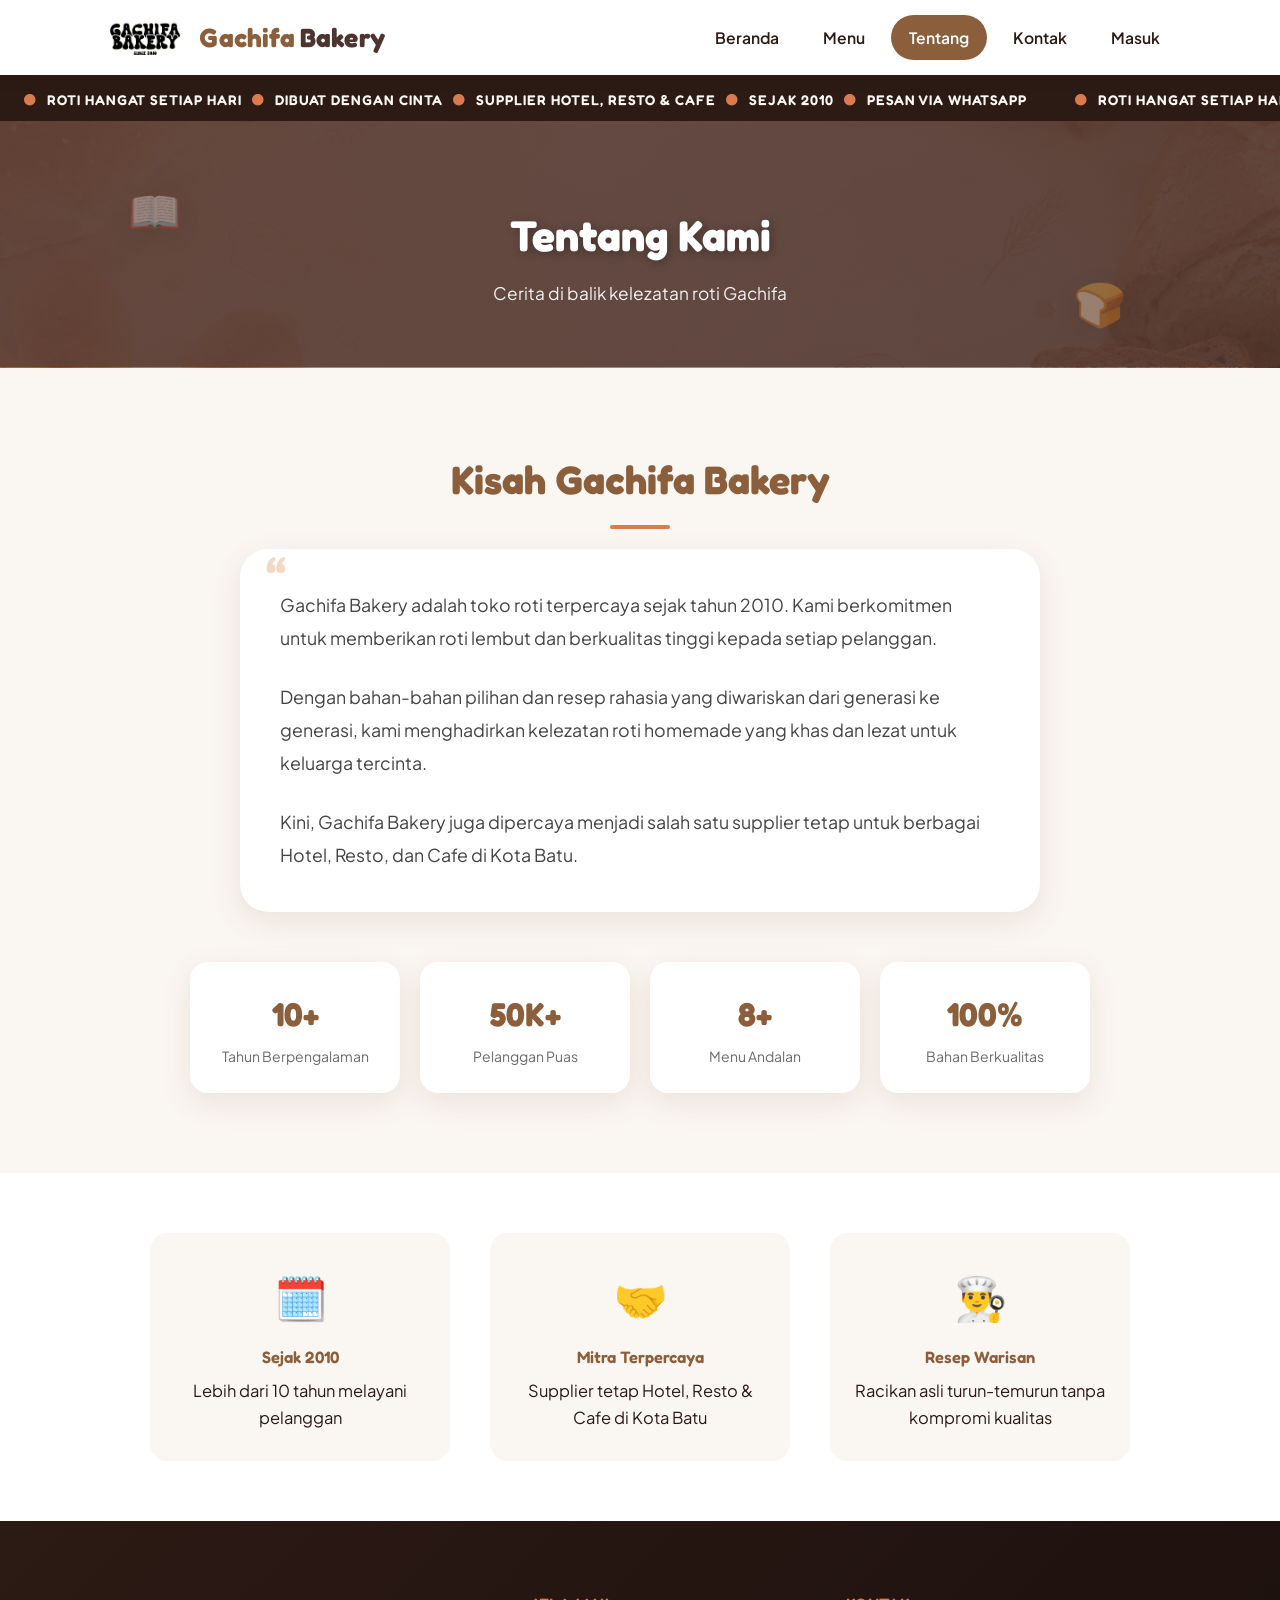
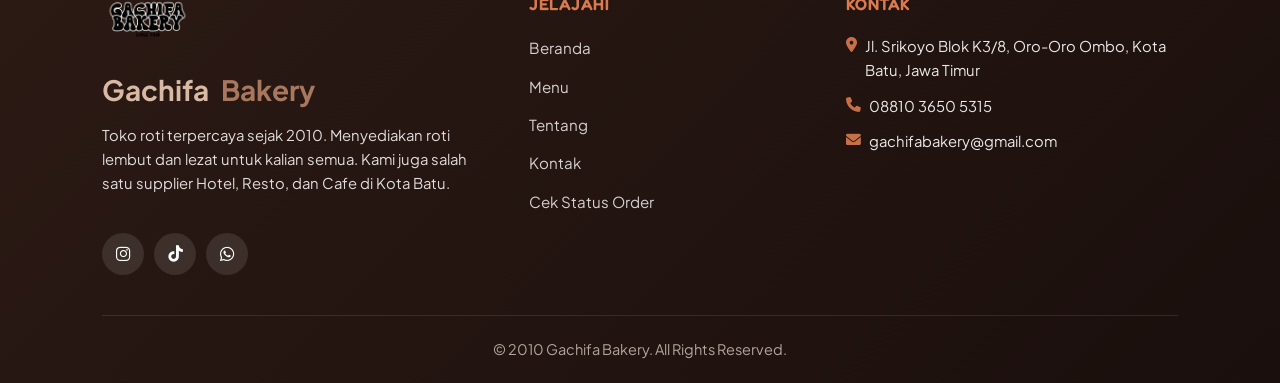
==== commit 38f71c4f: "Buat ukuran teks menyesuaikan lebar layar secara halus (fluid typography)" ====
--- a/about.html
+++ b/about.html
@@ -5,7 +5,7 @@
     <meta name="viewport" content="width=device-width, initial-scale=1.0">
     <title>Gachifa Bakery | Tentang Kami</title>
     <link rel="icon" type="image/png" href="images/logo.png">
-    <link rel="stylesheet" href="style.css?v=3">
+    <link rel="stylesheet" href="style.css?v=4">
     <link rel="stylesheet" href="https://cdnjs.cloudflare.com/ajax/libs/font-awesome/6.0.0/css/all.min.css">
 </head>
 <body>
--- a/style.css
+++ b/style.css
@@ -25,6 +25,14 @@
 
 html {
     scroll-behavior: smooth;
+    /* Ukuran font dasar menyesuaikan lebar layar secara halus:
+       - HP kecil (~320px)  -> sekitar 14px
+       - HP besar/tablet    -> naik bertahap
+       - Desktop (~1440px+) -> maksimal 17px
+       Karena semua font-size di file ini pakai rem, seluruh teks
+       di web (judul, paragraf, badge, tombol, dst) ikut menyesuaikan
+       otomatis tanpa perlu diubah satu-satu. */
+    font-size: clamp(14px, 12px + 0.35vw, 17px);
 }
 
 body {
@@ -678,9 +686,11 @@
 
 .card-body h3 {
     font-weight: 600;
-    font-size: 1.3rem;
+    font-size: 1.45rem;
     color: var(--dark);
     margin-bottom: 10px;
+    min-height: 2.2em;
+    line-height: 1.1;
 }
 
 .card-body p {
@@ -691,11 +701,19 @@
     margin-bottom: 10px;
 }
 
+.min-order-wrap {
+    display: flex;
+    align-items: center;
+    justify-content: center;
+    min-height: 3.4em;
+    margin-bottom: 12px;
+}
+
 .min-order {
     color: var(--accent);
     font-size: 0.85rem;
     font-weight: 700;
-    margin: 0 0 12px;
+    margin: 0;
     background-color: var(--kuningMuda);
     padding: 7px 16px;
     border-radius: 50px;
@@ -703,9 +721,12 @@
     align-items: center;
     justify-content: center;
     gap: 6px;
-    align-self: center;
     text-align: center;
     line-height: 1.3;
+}
+
+.min-order-empty {
+    visibility: hidden;
 }
 
 .price {
@@ -1086,6 +1107,47 @@
 .form-group textarea:focus {
     outline: none;
     border-color: var(--primary);
+}
+
+.password-wrapper {
+    display: flex;
+    align-items: center;
+    border: 1px solid #ddd;
+    border-radius: 10px;
+    background: #fff;
+    transition: 0.25s;
+}
+
+.password-wrapper:focus-within {
+    border-color: var(--primary);
+}
+
+.password-wrapper input {
+    flex: 1;
+    min-width: 0;
+    border: none;
+    background: transparent;
+    padding: 12px 8px 12px 14px;
+}
+
+.password-wrapper input:focus {
+    outline: none;
+}
+
+.toggle-password {
+    flex-shrink: 0;
+    display: flex;
+    align-items: center;
+    justify-content: center;
+    background: none;
+    border: none;
+    cursor: pointer;
+    color: #888;
+    padding: 0 12px;
+}
+
+.toggle-password:hover {
+    color: var(--primary);
 }
 
 .contact-form-status {
@@ -1474,8 +1536,8 @@
         right: 0;
         height: 100vh;
         height: 100dvh;
-        width: 60%;
-        max-width: 235px;
+        width: 68%;
+        max-width: 260px;
         flex-direction: column;
         gap: 0;
         background: var(--white);
@@ -1484,7 +1546,7 @@
         padding-bottom: env(safe-area-inset-bottom);
         margin: 0;
         z-index: 1500;
-        border-radius: 18px 0 0 18px;
+        border-radius: 22px 0 0 22px;
         overflow-y: auto;
         overflow-x: hidden;
         transform: translateX(100%);
@@ -1500,7 +1562,8 @@
     }
 
     .nav-links li:not(.nav-close-item) {
-        border-bottom: 1px solid var(--cream);
+        border-bottom: none;
+        padding: 0 12px;
     }
 
     .nav-links li:last-child {
@@ -1512,54 +1575,102 @@
         align-items: center;
         justify-content: space-between;
         width: 100% !important;
-        padding: 16px 18px;
-        background: var(--cream);
+        padding: 26px 20px 22px;
+        background: linear-gradient(135deg, var(--primary), var(--secondary));
+        border-radius: 22px 0 0 0;
+        position: relative;
+        overflow: hidden;
+    }
+
+    .nav-close-item::after {
+        content: "";
+        position: absolute;
+        width: 90px;
+        height: 90px;
+        background: rgba(255,255,255,0.08);
+        border-radius: 50%;
+        top: -30px;
+        right: -20px;
     }
 
     .nav-panel-title {
         font-family: 'Fredoka', sans-serif;
         font-weight: 600;
-        color: var(--primary);
-        font-size: 1rem;
+        color: var(--white);
+        font-size: 1.05rem;
         letter-spacing: 0.2px;
+        position: relative;
+        z-index: 1;
     }
 
     .nav-close-btn {
-        background: none;
+        background: rgba(255,255,255,0.18);
         border: none;
-        font-size: 1.4rem;
+        width: 28px;
+        height: 28px;
+        border-radius: 50%;
+        font-size: 1.2rem;
         line-height: 1;
-        color: #888;
+        color: var(--white);
         cursor: pointer;
-        padding: 0 2px;
+        padding: 0;
+        display: flex;
+        align-items: center;
+        justify-content: center;
+        position: relative;
+        z-index: 1;
     }
 
     .nav-close-btn:hover {
-        color: var(--primary);
+        background: rgba(255,255,255,0.32);
+        color: var(--white);
+    }
+
+    .nav-links nav ul,
+    .nav-links {
+        padding-top: 0;
     }
 
     .nav-links a {
         display: flex;
         align-items: center;
         width: 100%;
-        padding: 13px 18px;
+        margin: 6px 0;
+        padding: 12px 14px;
         font-size: 0.9rem !important;
         color: var(--dark);
-        border-radius: 0;
+        border-radius: 14px;
+        transition: background 0.2s ease, color 0.2s ease, transform 0.15s ease;
+    }
+
+    .nav-links a:active {
+        transform: scale(0.98);
     }
 
     .nav-icon {
-        display: inline-block !important;
-        width: 18px;
-        margin-right: 10px;
+        display: inline-flex !important;
+        align-items: center;
+        justify-content: center;
+        width: 30px;
+        height: 30px;
+        margin-right: 12px;
         text-align: center;
         color: var(--primary);
-        font-size: 0.85rem;
+        background: var(--kuningMuda);
+        border-radius: 10px;
+        font-size: 0.8rem;
+        flex-shrink: 0;
     }
 
     .nav-links a.active {
-        color: var(--primary);
-        background: var(--kuningMuda);
+        color: var(--white);
+        background: linear-gradient(135deg, var(--primary), var(--kuning));
+        box-shadow: 0 6px 14px rgba(139, 94, 60, 0.3);
+    }
+
+    .nav-links a.active .nav-icon {
+        background: rgba(255,255,255,0.25);
+        color: var(--white);
     }
 
     .nav-links a::after {
@@ -1717,8 +1828,10 @@
     }
 
     .card-body h3 {
-        font-size: 0.9rem;
+        font-size: 1.05rem;
         margin-bottom: 6px;
+        min-height: 2.3em;
+        line-height: 1.15;
     }
 
     .card-body p {
@@ -1728,11 +1841,17 @@
         margin-bottom: 6px;
     }
 
+    .min-order-wrap {
+        min-height: 2.3em;
+        margin-bottom: 8px;
+    }
+
     .min-order {
         font-size: 0.62rem !important;
-        padding: 3px 9px;
-        margin-bottom: 8px;
+        padding: 3px 16px;
+        margin-bottom: 0;
         gap: 4px;
+        line-height: 1.15;
     }
 
     .price {
